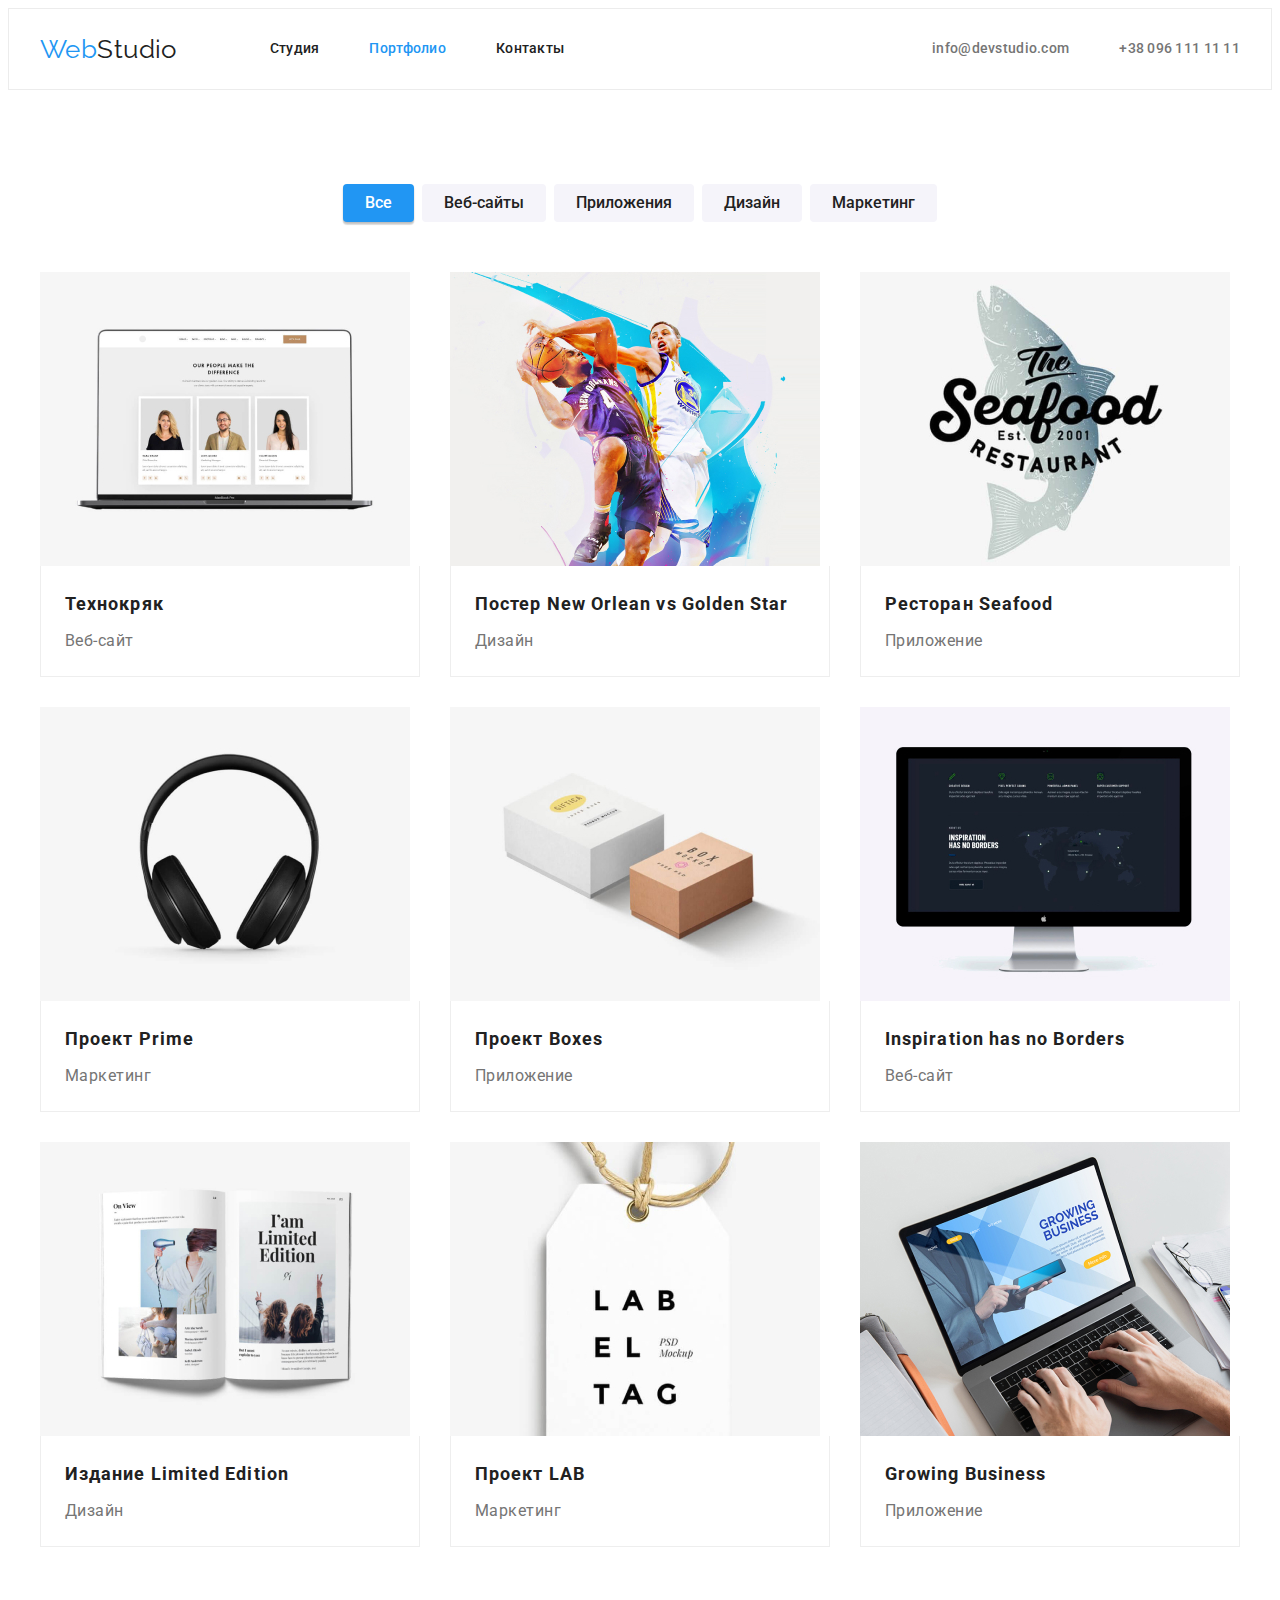
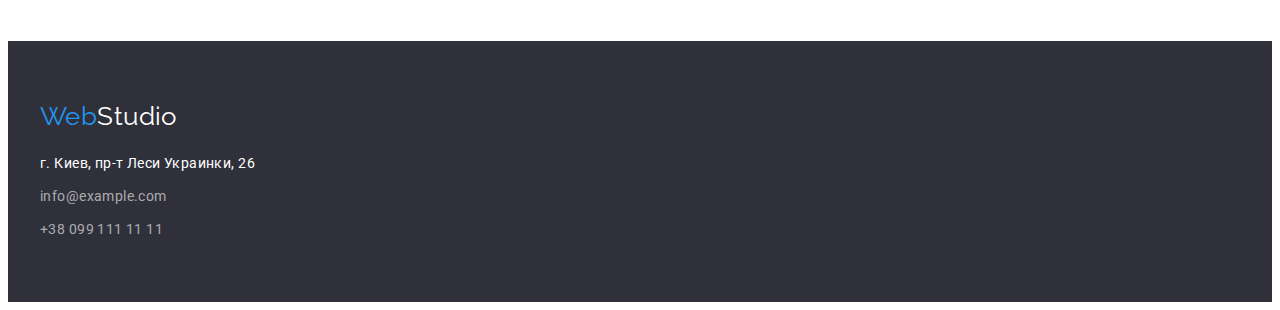
==== portfolio.html @ 3f3b8649 "Initial commit" ====
<!DOCTYPE html>
<html lang="ru">
  <head>
    <meta charset="UTF-8" />
    <meta http-equiv="X-UA-Compatible" content="IE=edge" />
    <meta name="viewport" content="width=device-width, initial-scale=1.0" />
    <title>Portfolio</title>
    <!-- Normalize -->
    <link
      rel="stylesheet"
      href="https://cdnjs.cloudflare.com/ajax/libs/modern-normalize/1.1.0/modern-normalize.min.css"
      integrity="sha512-wpPYUAdjBVSE4KJnH1VR1HeZfpl1ub8YT/NKx4PuQ5NmX2tKuGu6U/JRp5y+Y8XG2tV+wKQpNHVUX03MfMFn9Q=="
      crossorigin="anonymous"
      referrerpolicy="no-referrer"
    />
    <!-- Font-family -->
    <link
      href="https://fonts.googleapis.com/css2?family=Raleway:wght@700&family=Roboto:wght@400;500;700;900&display=swap"
      rel="stylesheet"
    />
    <!-- css -->
    <link rel="stylesheet" href="./css/styles.css" />
  </head>
  <body>
    <!-- шапка сайта -->

    <header class="header">
      <div class="conteiner header-conteiner">
        <a href="./index.html" class="link logo header-logo"
          ><span class="logo-accent">Web</span>Studio</a>
        <nav class="header-nav">
          <ul class="nav-list list">
            <li class="nav-item">
              <a href="./index.html" class="link nav-link">Студия</a>
            </li>
            <li class="nav-item">
              <a href="./portfolio.html" class="link nav-link current">Портфолио</a>
            </li>
            <li class="nav-item">
              <a href="" class="link nav-link">Контакты</a>
            </li>
          </ul>
        </nav>

        <ul class="contact-list list">
          <li class="contact-item">
            <a href="mailto:info@devstudio.com" class="link contact-link">info@devstudio.com</a>
          </li>
          <li class="contact-item">
            <a href="tel:+380961111111" class="link contact-link">+38 096 111 11 11</a>
          </li>
        </ul>
      </div>
    </header>
    <!-- main -->
    <main>
      <section class="section">
        <div class="conteiner">
          <h1 class="section-title visually-hidden">Наши работы</h1>
          <ul class="button-list list">
            <li class="button-item">
              <button type="button" class="project-btn active">Все</button>
            </li>
            <li class="button-item">
              <button type="button" class="project-btn">Веб-сайты</button>
            </li>
            <li class="button-item">
              <button type="button" class="project-btn">Приложения</button>
            </li>
            <li class="button-item">
              <button type="button" class="project-btn">Дизайн</button>
            </li>
            <li class="button-item">
              <button type="button" class="project-btn">Маркетинг</button>
            </li>
          </ul>

          <ul class="project-list list">
            <li class="project-item">
              <a href="" class="link project-link">
                <img src="./images/a/pic1.jpg" width="370" height="294" alt="ноутбук" />
                <div class="project-name">
                  <h2 class="project-title">Технокряк</h2>
                  <p class="project-text">Веб-сайт</p>
                </div>
              </a>
            </li>
            <li class="project-item">
              <a href="" class="link project-link">
                <img src="./images/a/pic2.jpg" width="370" height="294" alt="постер НБА" />
                <div class="project-name">
                  <h2 class="project-title">Постер New Orlean vs Golden Star</h2>
                  <p class="project-text">Дизайн</p>
                </div>
              </a>
            </li>
            <li class="project-item">
              <a href="" class="link project-link">
                <img src="./images/a/pic3.jpg" width="370" height="294" alt="логотип ресторана" />
                <div class="project-name">
                  <h2 class="project-title">Ресторан Seafood</h2>
                  <p class="project-text">Приложение</p>
                </div>
              </a>
            </li>
            <li class="project-item">
              <a href="" class="link project-link">
                <img src="./images/a/pic4.jpg" width="370" height="294" alt="наушники" />
                <div class="project-name">
                  <h2 class="project-title">Проект Prime</h2>
                  <p class="project-text">Маркетинг</p>
                </div>
              </a>
            </li>
            <li class="project-item">
              <a href="" class="link project-link">
                <img src="./images/a/pic5.jpg" width="370" height="294" alt="две коробки" />
                <div class="project-name">
                  <h2 class="project-title">Проект Boxes</h2>
                  <p class="project-text">Приложение</p>
                </div>
              </a>
            </li>
            <li class="project-item">
              <a href="" class="link project-link">
                <img src="./images/a/pic6.jpg" width="370" height="294" alt="монитор" />
                <div class="project-name">
                  <h2 class="project-title">Inspiration has no Borders</h2>
                  <p class="project-text">Веб-сайт</p>
                </div>
              </a>
            </li>
            <li class="project-item">
              <a href="" class="link project-link">
                <img src="./images/a/pic7.jpg" width="370" height="294" alt="журнал" />
                <div class="project-name">
                  <h2 class="project-title">Издание Limited Edition</h2>
                  <p class="project-text">Дизайн</p>
                </div>
              </a>
            </li>
            <li class="project-item">
              <a href="" class="link project-link">
                <img src="./images/a/pic8.jpg" width="370" height="294" alt="логотип" />
                <div class="project-name">
                  <h2 class="project-title">Проект LAB</h2>
                  <p class="project-text">Маркетинг</p>
                </div>
              </a>
            </li>
            <li class="project-item">
              <a href="" class="link project-link">
                <img src="./images/a/pic9.jpg" width="370" height="294" alt="ноутбук" />
                <div class="project-name">
                  <h2 class="project-title">Growing Business</h2>
                  <p class="project-text">Приложение</p>
                </div>
              </a>
            </li>
          </ul>
        </div>
      </section>
    </main>

    <!-- футер -->

    <footer class="section section-footer">
      <div class="conteiner">
        <a href="./index.html" class="link logo footer-logo"
          ><span class="logo-accent">Web</span>Studio</a>
        <address class="address">
          <div class="contacts">
            <ul class="footer-list list">
              <li class="footer-item">
                <a
                  href="https://goo.gl/maps/KCgxakwsNGfufyHc9"
                  target="_blank"
                  rel="noopener noreferrer"
                  class="link address-link"
                  >г. Киев, пр-т Леси Украинки, 26</a>
              </li>
              <li class="footer-item">
                <a href="mailto:info@example.com" class="link footer-contact-link"
                  >info@example.com</a>
              </li>
              <li class="footer-item">
                <a href="tel:+380991111111" class="link footer-contact-link">+38 099 111 11 11</a>
              </li>
            </ul>
          </div>
        </address>
      </div>
    </footer>
  </body>
</html>
---- css/styles.css ----
/* цвет основного текста #757575 */
/* вторичный текст текста #212121 */
/* белый цвет #FFFFFF */
/* акцент #2196F3 */
/* вторичный цвет фона #F5F4FA */

:root {
  --primary-text-color: #757575;
  --title-text-color: #212121;
  --accent-color: #2196f3;
  --white-color: #ffffff;
  --primary-bg-color: #e5e5e5;
  --footer-color: #2f303a;
  --team-color: #f5f4fa;
}
h1,
h2,
h3,
h4,
h5,
h6,
p,
ul {
  margin: 0;
  padding: 0;
}
img {
  display: block;
}

body {
  font-family: Roboto, sans-serif;
  font-size: 14px;
  letter-spacing: 0.03em;
  line-height: 1.14;

  color: var(--primary-text-color);
  background-color: var(--white-color);
}
.conteiner {
  width: 1200px;
  padding-left: 15px;
  padding-right: 15px;
  margin: 0 auto;
}

.visually-hidden {
  position: absolute;
  white-space: nowrap;
  width: 1px;
  height: 1px;
  overflow: hidden;
  border: 0;
  padding: 0;
  clip: rect(0 0 0 0);
  clip-path: inset(50%);
  margin: -1px;
}

.section {
  padding-top: 94px;
  padding-bottom: 94px;
}
.section.quality {
  padding-bottom: 47px;
}
.section.exercise {
  padding-top: 47px;
}

.section-title {
  margin-bottom: 50px;
  font-size: 36px;
  line-height: 1.16;
  letter-spacing: 0.03em;
  text-align: center;

  color: var(--title-text-color);
}

.list {
  margin: 0;
  padding: 0;
  list-style: none;
}
.link {
  text-decoration: none;
  font-style: normal;
}

/* header */
.header {
  border: 1px solid #ececec;
}

.header-conteiner {
  display: flex;
  align-items: center;
}

/* logo */

.logo-accent {
  color: var(--accent-color);
}
.logo {
  font-family: 'Raleway';
  font-size: 26px;
  line-height: 1.19;
}
.header-logo {
  margin-right: 93px;
  color: var(--title-text-color);
}

/* nav-list */

.nav-list {
  display: flex;
  align-items: center;
}

.nav-item {
  margin-right: 50px;
}
.nav-item:last-child {
  margin-right: 0;
}

.nav-link {
  display: block;
  padding-top: 32px;
  padding-bottom: 32px;

  font-weight: 500;
  font-size: 14px;
  letter-spacing: 0.02em;

  color: var(--title-text-color);
}

.nav-link.current {
  color: var(--accent-color);
}
.nav-link:hover,
.nav-link:focus {
  color: var(--accent-color);
}

.contact-list {
  display: flex;
  align-items: center;
  margin-left: auto;
}
.contact-item {
  margin-right: 50px;
}
.contact-item:last-child {
  margin-right: 0;
}

.contact-link {
  display: block;
  padding-top: 32px;
  padding-bottom: 32px;
  font-weight: 500;
  font-size: 14px;
  letter-spacing: 0.02em;

  color: var(--primary-text-color);
}
.contact-link:hover,
.contact-link:focus {
  color: var(--accent-color);
}

/* hero */

.hero {
  padding-top: 200px;
  padding-bottom: 200px;
  text-align: center;
  background: var(--footer-color);
}

.hero-title {
  max-width: 696px;
  margin: 0 auto;

  font-weight: 900;
  font-size: 44px;
  line-height: 1.36;
  text-align: center;
  letter-spacing: 0.06em;
  text-transform: uppercase;

  color: var(--white-color);
}
/* button */

.hero-button {
  display: inline-block;
  margin-top: 30px;
  min-width: 200px;
  padding: 10px 32px;

  font-family: inherit;
  font-weight: 700;
  font-size: 16px;
  text-align: center;
  line-height: 1.88;
  letter-spacing: 0.06em;
  cursor: pointer;
  border: none;

  box-shadow: 0px 4px 4px rgba(0, 0, 0, 0.15);
  border-radius: 4px;

  background-color: var(--accent-color);
  color: var(--white-color);
}
.hero-button:hover,
.hero-button:focus {
  background-color: #188ce8;
}
/* work*/
.work-list {
  display: flex;
}
.work-item:not(:last-child) {
  margin-right: 30px;
}

.work-subtitle {
  margin-bottom: 10px;
  font-size: 14px;
  text-transform: uppercase;

  color: var(--title-text-color);
}

.work-text {
  width: 270px;
  font-size: 14px;
  line-height: 1.7;
}
/* about */

.about-list {
  display: flex;
}
.about-item:not(:last-child) {
  margin-right: 30px;
}



/* team*/

.team {
  background: #f5f4fa;
}
.team-list {
  display: flex;
}
.team-item {
  margin-right: 30px;
  width: 270px;

  background-color: var(--white-color);
  box-shadow: 0px 1px 3px rgba(0, 0, 0, 0.12), 0px 1px 1px rgba(0, 0, 0, 0.14),
    0px 2px 1px rgba(0, 0, 0, 0.2);
  border-radius: 0px 0px 4px 4px;
}
.team-item:nth-child(4) {
  margin-right: 0;
}
.team-decsription {
  text-align: center;
  padding-top: 30px;
  padding-bottom: 30px;
}

.team-name {
  margin-bottom: 10px;
  font-weight: 500;
  font-size: 16px;
  line-height: 1.18;
  color: var(--title-text-color);
}
.team-position {
  font-weight: 400;
  font-size: 16px;
  line-height: 1.18;
}

/* footer */

.section-footer {
  padding-bottom: 60px;
  padding-top: 60px;
  background-color: var(--footer-color);
}

.footer-item {
  margin-bottom: 9px;
  line-height: 1.71;
}
.footer-item:last-child {
  margin-bottom: 0px;
}
.address-link {
  color: var(--white-color);
}

.footer-contact-link {
  font-size: 14px;
  line-height: 1.71;
  letter-spacing: 0.03em;

  color: rgba(255, 255, 255, 0.6);
}

.footer-contact-link:hover,
.footer-contact-link:focus {
  color: var(--accent-color);
}

.footer-logo {
  display: block;
  margin-bottom: 20px;
  color: var(--white-color);
}

/* ---Portfolio--- */

/* project*/
.project-list {
  display: flex;
  flex-wrap: wrap;
}
.project-item {
  width: calc((100% - 60px) / 3);
  margin-right: 30px;
  margin-bottom: 30px;
}
.project-item:nth-child(3n) {
  margin-right: 0px;
}
.project-item:nth-last-child(-n + 3){
  margin-bottom: 0;
}

.project-name {
  padding: 20px 24px;
  border-left: 1px solid #eeeeee;
  border-right: 1px solid #eeeeee;
  border-bottom: 1px solid #eeeeee;
}
.project-title {
  margin-bottom: 4px;
  font-size: 18px;
  letter-spacing: 0.06em;
  line-height: 2;

  color: var(--title-text-color);
}

.project-text {
  font-size: 16px;
  line-height: 1.88;
  letter-spacing: 0.03em;
  color: var(--primary-text-color);
}

/* project-bnt */

.button-list {
  display: flex;
  justify-content: center;
  margin-bottom: 50px;
}
.button-item {
  margin-right: 8px;
}
.button-item:last-child {
  margin-right: 0px;
}

.project-btn {
  display: block;
  padding: 6px 22px;

  text-align: center;
  font-family: inherit;
  font-weight: 500;
  font-size: 16px;
  line-height: 1.62;
  cursor: pointer;
  border: none;
  border-radius: 4px;
  color: var(--title-text-color);
  background-color: var(--team-color);
}

.project-btn.active {
  background-color: var(--accent-color);
  color: var(--white-color);
  box-shadow: 0px 3px 1px rgba(0, 0, 0, 0.1), 0px 1px 2px rgba(0, 0, 0, 0.08),
    0px 2px 2px rgba(0, 0, 0, 0.12);
}

.project-btn:hover,
.project-btn:focus {
  color: var(--white-color);
  background-color: var(--accent-color);
}
.project-link{
  display: block;
}
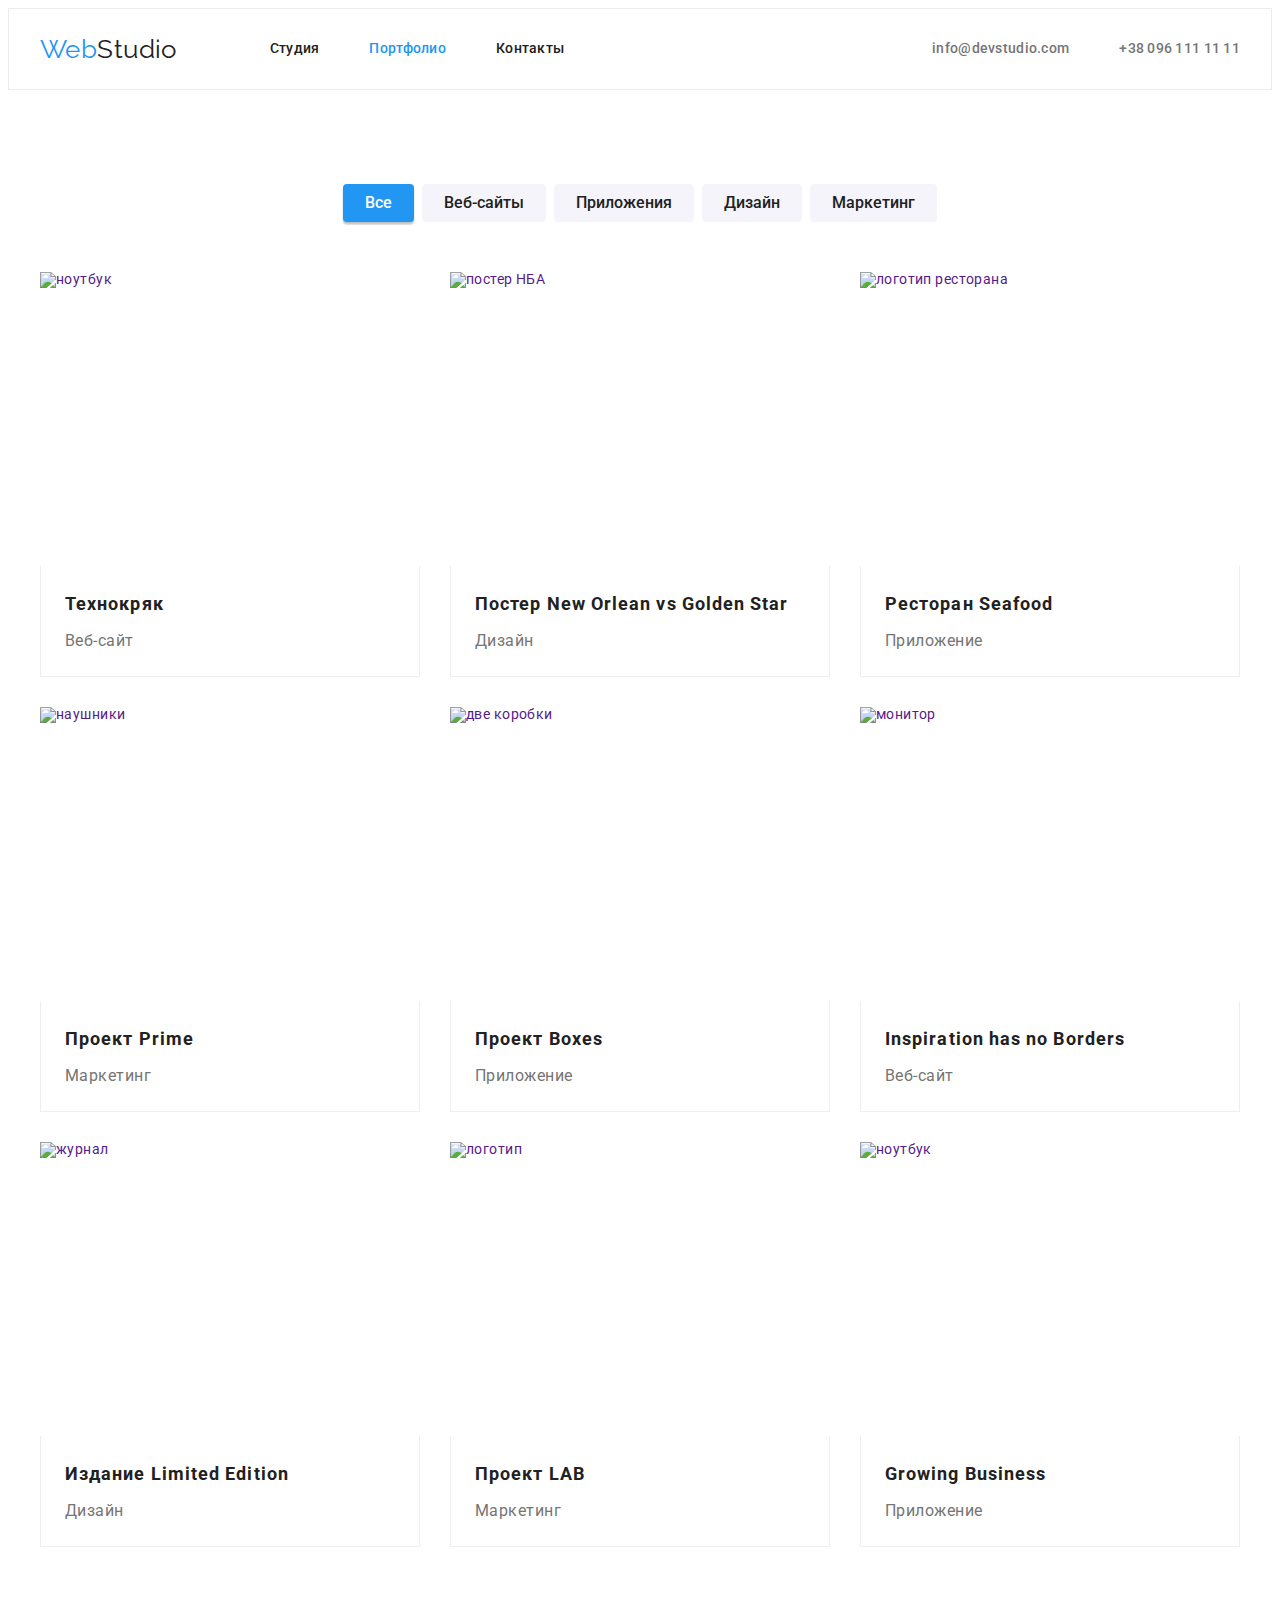
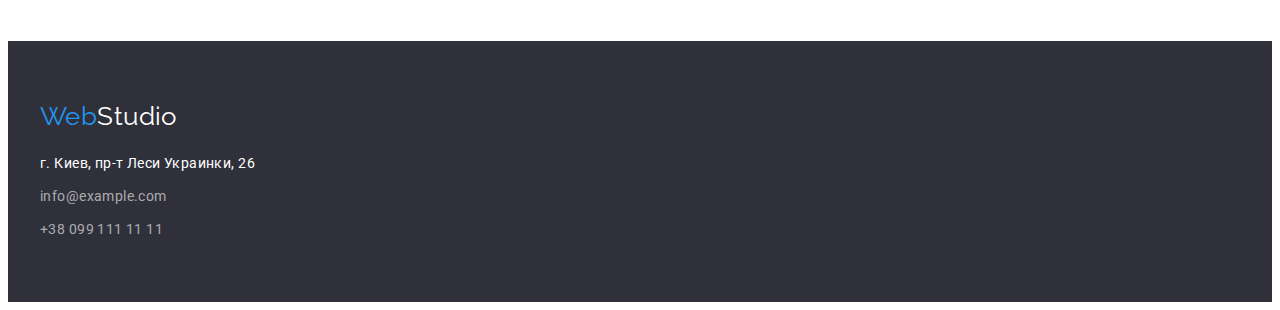
==== commit 657094df: "добавляет разметку страницы" ====
--- a/portfolio.html
+++ b/portfolio.html
@@ -78,7 +78,7 @@
           <ul class="project-list list">
             <li class="project-item">
               <a href="" class="link project-link">
-                <img src="./images/a/pic1.jpg" width="370" height="294" alt="ноутбук" />
+                <img src="./images/project/pic1.jpg" width="370" height="294" alt="ноутбук" />
                 <div class="project-name">
                   <h2 class="project-title">Технокряк</h2>
                   <p class="project-text">Веб-сайт</p>
@@ -87,7 +87,7 @@
             </li>
             <li class="project-item">
               <a href="" class="link project-link">
-                <img src="./images/a/pic2.jpg" width="370" height="294" alt="постер НБА" />
+                <img src="./images/project/pic2.jpg" width="370" height="294" alt="постер НБА" />
                 <div class="project-name">
                   <h2 class="project-title">Постер New Orlean vs Golden Star</h2>
                   <p class="project-text">Дизайн</p>
@@ -96,7 +96,7 @@
             </li>
             <li class="project-item">
               <a href="" class="link project-link">
-                <img src="./images/a/pic3.jpg" width="370" height="294" alt="логотип ресторана" />
+                <img src="./images/project/pic3.jpg" width="370" height="294" alt="логотип ресторана" />
                 <div class="project-name">
                   <h2 class="project-title">Ресторан Seafood</h2>
                   <p class="project-text">Приложение</p>
@@ -105,7 +105,7 @@
             </li>
             <li class="project-item">
               <a href="" class="link project-link">
-                <img src="./images/a/pic4.jpg" width="370" height="294" alt="наушники" />
+                <img src="./images/project/pic4.jpg" width="370" height="294" alt="наушники" />
                 <div class="project-name">
                   <h2 class="project-title">Проект Prime</h2>
                   <p class="project-text">Маркетинг</p>
@@ -114,7 +114,7 @@
             </li>
             <li class="project-item">
               <a href="" class="link project-link">
-                <img src="./images/a/pic5.jpg" width="370" height="294" alt="две коробки" />
+                <img src="./images/project/pic5.jpg" width="370" height="294" alt="две коробки" />
                 <div class="project-name">
                   <h2 class="project-title">Проект Boxes</h2>
                   <p class="project-text">Приложение</p>
@@ -123,7 +123,7 @@
             </li>
             <li class="project-item">
               <a href="" class="link project-link">
-                <img src="./images/a/pic6.jpg" width="370" height="294" alt="монитор" />
+                <img src="./images/project/pic6.jpg" width="370" height="294" alt="монитор" />
                 <div class="project-name">
                   <h2 class="project-title">Inspiration has no Borders</h2>
                   <p class="project-text">Веб-сайт</p>
@@ -132,7 +132,7 @@
             </li>
             <li class="project-item">
               <a href="" class="link project-link">
-                <img src="./images/a/pic7.jpg" width="370" height="294" alt="журнал" />
+                <img src="./images/project/pic7.jpg" width="370" height="294" alt="журнал" />
                 <div class="project-name">
                   <h2 class="project-title">Издание Limited Edition</h2>
                   <p class="project-text">Дизайн</p>
@@ -141,7 +141,7 @@
             </li>
             <li class="project-item">
               <a href="" class="link project-link">
-                <img src="./images/a/pic8.jpg" width="370" height="294" alt="логотип" />
+                <img src="./images/project/pic8.jpg" width="370" height="294" alt="логотип" />
                 <div class="project-name">
                   <h2 class="project-title">Проект LAB</h2>
                   <p class="project-text">Маркетинг</p>
@@ -150,7 +150,7 @@
             </li>
             <li class="project-item">
               <a href="" class="link project-link">
-                <img src="./images/a/pic9.jpg" width="370" height="294" alt="ноутбук" />
+                <img src="./images/project/pic9.jpg" width="370" height="294" alt="ноутбук" />
                 <div class="project-name">
                   <h2 class="project-title">Growing Business</h2>
                   <p class="project-text">Приложение</p>
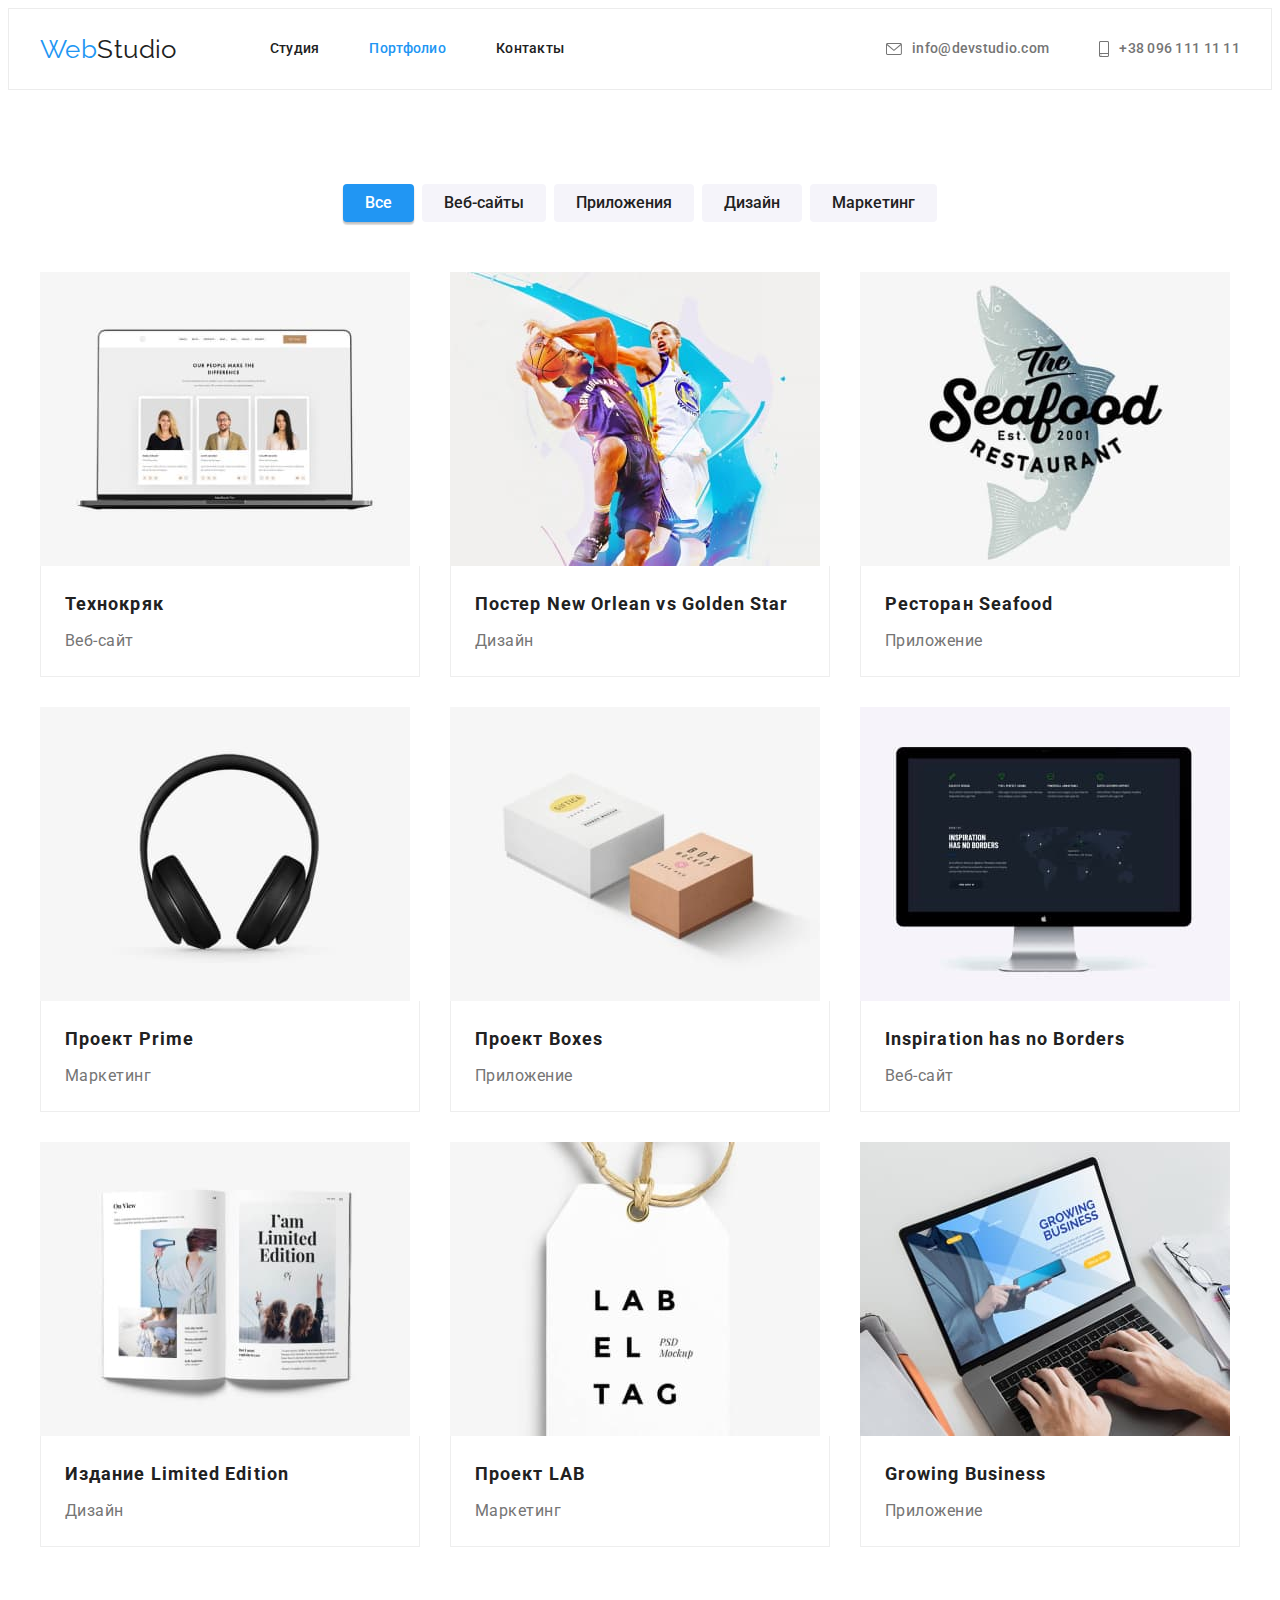
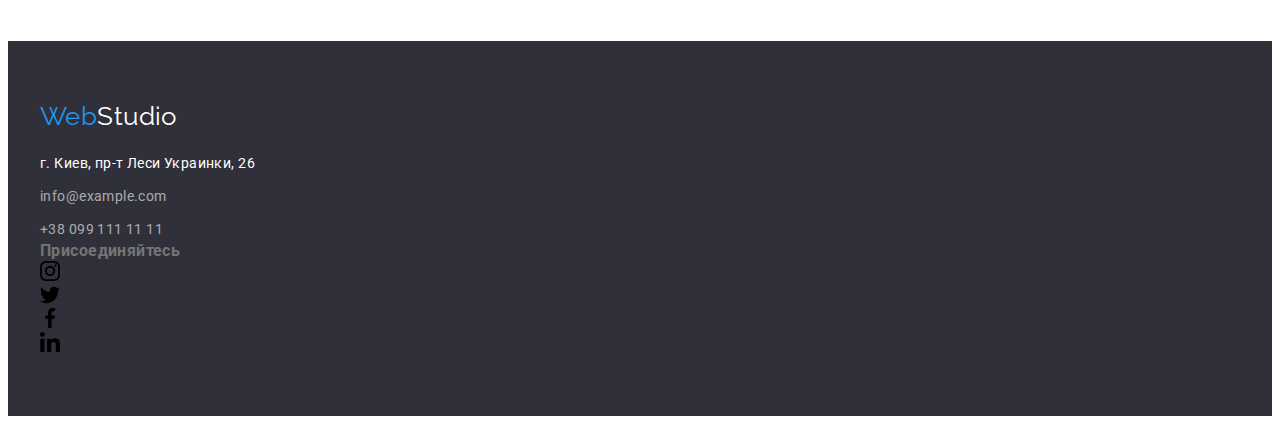
==== commit 1b136360: "добавляет разметку страницы" ====
--- a/portfolio.html
+++ b/portfolio.html
@@ -44,10 +44,19 @@
 
         <ul class="contact-list list">
           <li class="contact-item">
-            <a href="mailto:info@devstudio.com" class="link contact-link">info@devstudio.com</a>
+            <a href="mailto:info@devstudio.com" class="link contact-link">
+              <svg width="16" height="12" class="svg-mail">
+                <use href="./images/icon.svg#icon-mail"></use>
+              </svg>
+              info@devstudio.com</a>
           </li>
+
           <li class="contact-item">
-            <a href="tel:+380961111111" class="link contact-link">+38 096 111 11 11</a>
+            <a href="tel:+380961111111" class="link contact-link">
+              <svg width="10" height="16" class="svg-tel">
+                <use href="./images/icon.svg#icon-tel"></use>
+              </svg>
+              +38 096 111 11 11</a>
           </li>
         </ul>
       </div>
@@ -162,14 +171,15 @@
       </section>
     </main>
 
-    <!-- футер -->
-
+    <!-- footer -->
+
+    
     <footer class="section section-footer">
-      <div class="conteiner">
+      <div class="conteiner footer-conteiner">
+        <div class="footer-left-side">
         <a href="./index.html" class="link logo footer-logo"
           ><span class="logo-accent">Web</span>Studio</a>
-        <address class="address">
-          <div class="contacts">
+           <address class="address">
             <ul class="footer-list list">
               <li class="footer-item">
                 <a
@@ -187,8 +197,41 @@
                 <a href="tel:+380991111111" class="link footer-contact-link">+38 099 111 11 11</a>
               </li>
             </ul>
-          </div>
         </address>
+      </div>
+        <div class="social-media">
+          <h3 class="social-title">Присоединяйтесь</h3>
+          <ul class="social-media-list list">
+                  <li class="social-media-item">
+                    <a class="link social-media-link" target="_blank" rel="noopener noreferrer" aria-label="логотип инстаграм" href="#">
+                      <svg class="social-media-icon" width="20" height="20">
+                        <use href="./images/icon.svg#icon-instagram"></use>
+                      </svg>
+                    </a>
+                  </li>
+                  <li class="social-media-item">
+                    <a class="link social-media-link" target="_blank" rel="noopener noreferrer" aria-label="логотип твиттера" href="#">
+                      <svg class="social-media-icon" width="20" height="20">
+                        <use href="./images/icon.svg#icon-twitter"></use>
+                      </svg>
+                    </a>
+                  </li>
+                  <li class="social-media-item">
+                    <a class="link social-media-link" target="_blank" rel="noopener noreferrer" aria-label="логотип фейсбука" href="#">
+                      <svg class="social-media-icon" width="20" height="20">
+                        <use href="./images/icon.svg#icon-facebook"></use>
+                      </svg>
+                    </a>
+                  </li>
+                  <li class="social-media-item">
+                    <a class="link social-media-link" target="_blank" rel="noopener noreferrer" aria-label="логотип линкдина" href="#">
+                      <svg class="social-media-icon" width="20" height="20">
+                        <use href="./images/icon.svg#icon-linkedin"></use>
+                      </svg>
+                    </a>
+                  </li>
+                </ul>
+        </div>
       </div>
     </footer>
   </body>
--- a/css/styles.css
+++ b/css/styles.css
@@ -88,6 +88,12 @@
   font-style: normal;
 }
 
+/* SVG */
+
+
+
+
+
 /* header */
 .header {
   border: 1px solid #ececec;
@@ -160,7 +166,8 @@
 }
 
 .contact-link {
-  display: block;
+  display: flex;
+  align-items: center;
   padding-top: 32px;
   padding-bottom: 32px;
   font-weight: 500;
@@ -174,13 +181,32 @@
   color: var(--accent-color);
 }
 
+.svg-mail,
+.svg-tel{
+  fill: #757575;;
+  margin-right: 10px;
+}
+
+.contact-link:hover .svg-tel,
+.contact-link:hover .svg-mail{
+  fill: var(--accent-color);
+}
 /* hero */
 
 .hero {
+  
+  margin: auto;
   padding-top: 200px;
   padding-bottom: 200px;
   text-align: center;
-  background: var(--footer-color);
+
+  background-image: linear-gradient(rgba(47, 48, 58, 0.4), rgba(47, 48, 58, 0.4)),
+  url(../images/hero/hero.jpg);
+  background-repeat: no-repeat;
+  background-position: center;
+  background-size: cover;
+  max-width: 1600px;
+  background-color: var(--footer-color);
 }
 
 .hero-title {
@@ -224,6 +250,19 @@
   background-color: #188ce8;
 }
 /* work*/
+.graphic-img{
+  display: flex;
+  margin-bottom: 30px;
+  justify-content: center;
+  align-items: center;
+
+  width: 270px;
+  height: 120px;
+
+  background: #F5F4FA;
+  border-radius: 4px;
+}
+
 .work-list {
   display: flex;
 }
@@ -293,7 +332,73 @@
   font-size: 16px;
   line-height: 1.18;
 }
-
+.social{
+  margin-top: 16px;
+  display: flex;
+  align-items: center;
+  justify-content: center;
+}
+.social-link{
+  display: flex;
+  justify-content: center;
+  align-items: center;
+  width: 44px;
+  height: 44px;
+  background-color: #ffffff;
+  border-radius: 50%;
+}
+.social-item:not(:last-child){
+  margin-right: 10px;
+}
+.social-icon{
+  fill: #AFB1B8;
+}
+
+.social-link:hover,
+.social-link:focus {
+  background-color: #2196F3;;
+}
+
+.social-link:hover .social-icon{
+  fill: #FFFFFF;;
+}
+/* clients */
+.clients-list{
+  display: flex;
+  align-items: center;
+  justify-content: center;
+}
+.clients-link{
+  display: flex;
+  align-items: center;
+  justify-content: center;
+  /* padding: 16px 32px; */
+
+  width: 170px;
+  height: 92px;
+
+  border: 1px solid #AFB1B8;
+  border-radius: 4px;
+}
+
+.clients-item:not(:last-child){
+  margin-right: 30px;
+}
+
+.clients-icon{
+  fill: #AFB1B8;
+}
+.clients-link:hover,
+.clients-link:focus{
+  background-color: #ffffff;
+  border-color: #2196F3;
+  cursor: pointer;
+}
+
+.clients-link:hover .clients-icon,
+.clients-link:focus .clients-icon{
+  fill: #2196F3;
+}
 /* footer */
 
 .section-footer {
@@ -417,4 +522,7 @@
 }
 .project-link{
   display: block;
-}+}
+/* test */
+
+
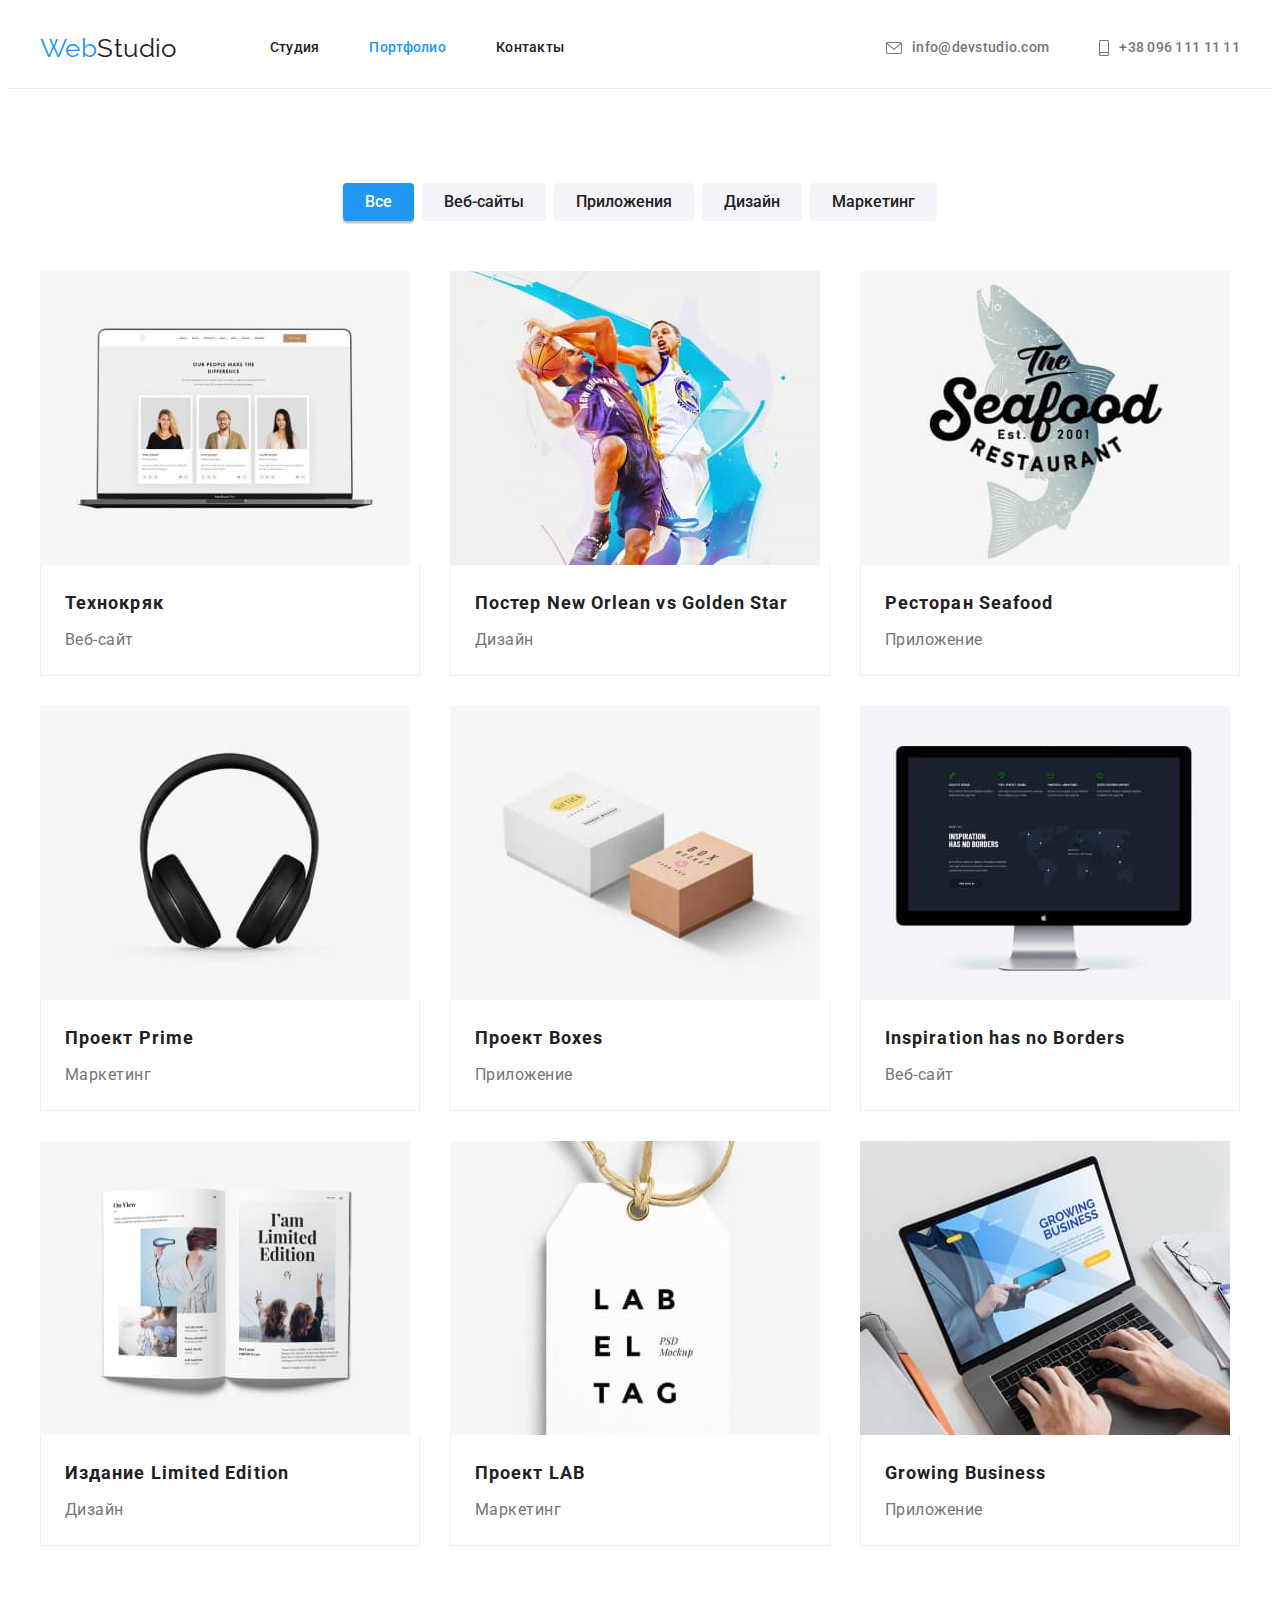
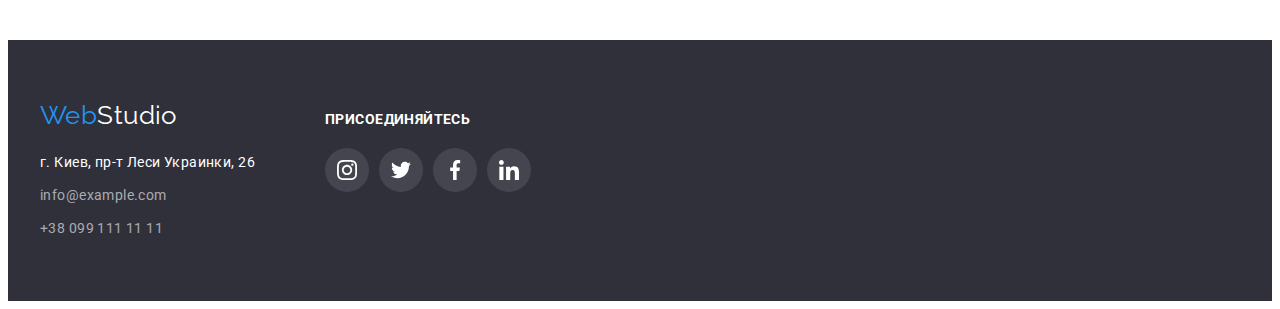
==== commit 113fdd35: "добавляет разметку страницы" ====
--- a/portfolio.html
+++ b/portfolio.html
@@ -200,7 +200,7 @@
         </address>
       </div>
         <div class="social-media">
-          <h3 class="social-title">Присоединяйтесь</h3>
+          <h2 class="social-title">Присоединяйтесь</h2>
           <ul class="social-media-list list">
                   <li class="social-media-item">
                     <a class="link social-media-link" target="_blank" rel="noopener noreferrer" aria-label="логотип инстаграм" href="#">
--- a/css/styles.css
+++ b/css/styles.css
@@ -96,7 +96,7 @@
 
 /* header */
 .header {
-  border: 1px solid #ececec;
+  border-bottom: 1px solid #ececec;
 }
 
 .header-conteiner {
@@ -170,6 +170,7 @@
   align-items: center;
   padding-top: 32px;
   padding-bottom: 32px;
+
   font-weight: 500;
   font-size: 14px;
   letter-spacing: 0.02em;
@@ -188,9 +189,16 @@
 }
 
 .contact-link:hover .svg-tel,
-.contact-link:hover .svg-mail{
+.contact-link:focus .svg-tel,
+.contact-link:hover .svg-mail,
+.contact-link:focus .svg-mail{
   fill: var(--accent-color);
 }
+/* .contact-link:hover .svg-mail,
+.contact-link:focus .svg-mail{
+  fill: var(--accent-color);
+} */
+
 /* hero */
 
 .hero {
@@ -236,6 +244,7 @@
   text-align: center;
   line-height: 1.88;
   letter-spacing: 0.06em;
+
   cursor: pointer;
   border: none;
 
@@ -292,8 +301,6 @@
   margin-right: 30px;
 }
 
-
-
 /* team*/
 
 .team {
@@ -315,13 +322,16 @@
   margin-right: 0;
 }
 .team-decsription {
-  text-align: center;
   padding-top: 30px;
   padding-bottom: 30px;
+
+  text-align: center;
+  
 }
 
 .team-name {
   margin-bottom: 10px;
+
   font-weight: 500;
   font-size: 16px;
   line-height: 1.18;
@@ -344,7 +354,8 @@
   align-items: center;
   width: 44px;
   height: 44px;
-  background-color: #ffffff;
+
+  background-color: var(--white-color);
   border-radius: 50%;
 }
 .social-item:not(:last-child){
@@ -359,8 +370,9 @@
   background-color: #2196F3;;
 }
 
-.social-link:hover .social-icon{
-  fill: #FFFFFF;;
+.social-link:hover .social-icon,
+.social-link:focus .social-icon{
+  fill: var(--white-color);
 }
 /* clients */
 .clients-list{
@@ -372,7 +384,6 @@
   display: flex;
   align-items: center;
   justify-content: center;
-  /* padding: 16px 32px; */
 
   width: 170px;
   height: 92px;
@@ -384,20 +395,19 @@
 .clients-item:not(:last-child){
   margin-right: 30px;
 }
-
+/* clients-svg */
 .clients-icon{
   fill: #AFB1B8;
 }
 .clients-link:hover,
 .clients-link:focus{
-  background-color: #ffffff;
-  border-color: #2196F3;
-  cursor: pointer;
+  background-color: var(--white-color);
+  border-color: var(--accent-color);
 }
 
 .clients-link:hover .clients-icon,
 .clients-link:focus .clients-icon{
-  fill: #2196F3;
+  fill: var(--accent-color);
 }
 /* footer */
 
@@ -406,6 +416,13 @@
   padding-top: 60px;
   background-color: var(--footer-color);
 }
+.footer-conteiner{
+  display: flex;
+  align-items: baseline;
+}
+.footer-left-side {
+  margin-right: 70px;
+}
 
 .footer-item {
   margin-bottom: 9px;
@@ -436,6 +453,41 @@
   margin-bottom: 20px;
   color: var(--white-color);
 }
+/* footer right-side svg*/
+.social-media-list{
+  display: flex;
+}
+.social-title{
+margin-bottom: 20px;
+font-size: 14px;
+text-transform: uppercase;
+color: #FFFFFF;
+}
+
+.social-media-item:not(:last-child){
+  margin-right: 10px;
+}
+
+.social-media-link{
+  display: flex;
+  justify-content: center;
+  align-items: center;
+  width: 44px;
+  height: 44px;
+
+  background-color: rgba(255, 255, 255, 0.1);
+  border-radius: 50%;
+}
+
+.social-media-link:hover,
+.social-media-link:focus{
+  background-color: var(--accent-color);
+}
+
+.social-media-icon{
+  fill: var(--white-color);
+}
+ 
 
 /* ---Portfolio--- */
 
@@ -449,6 +501,11 @@
   margin-right: 30px;
   margin-bottom: 30px;
 }
+.project-item:hover,
+.project-item:focus{
+  box-shadow: 0px 1px 1px rgba(0, 0, 0, 0.12), 0px 4px 4px rgba(0, 0, 0, 0.06), 1px 4px 6px rgba(0, 0, 0, 0.16);
+}
+
 .project-item:nth-child(3n) {
   margin-right: 0px;
 }
@@ -464,6 +521,7 @@
 }
 .project-title {
   margin-bottom: 4px;
+
   font-size: 18px;
   letter-spacing: 0.06em;
   line-height: 2;
@@ -501,9 +559,11 @@
   font-weight: 500;
   font-size: 16px;
   line-height: 1.62;
+
   cursor: pointer;
   border: none;
   border-radius: 4px;
+
   color: var(--title-text-color);
   background-color: var(--team-color);
 }
@@ -519,10 +579,9 @@
 .project-btn:focus {
   color: var(--white-color);
   background-color: var(--accent-color);
+  box-shadow: 0px 3px 1px rgba(0, 0, 0, 0.1), 0px 1px 2px rgba(0, 0, 0, 0.08),
+    0px 2px 2px rgba(0, 0, 0, 0.12);
 }
 .project-link{
   display: block;
 }
-/* test */
-
-
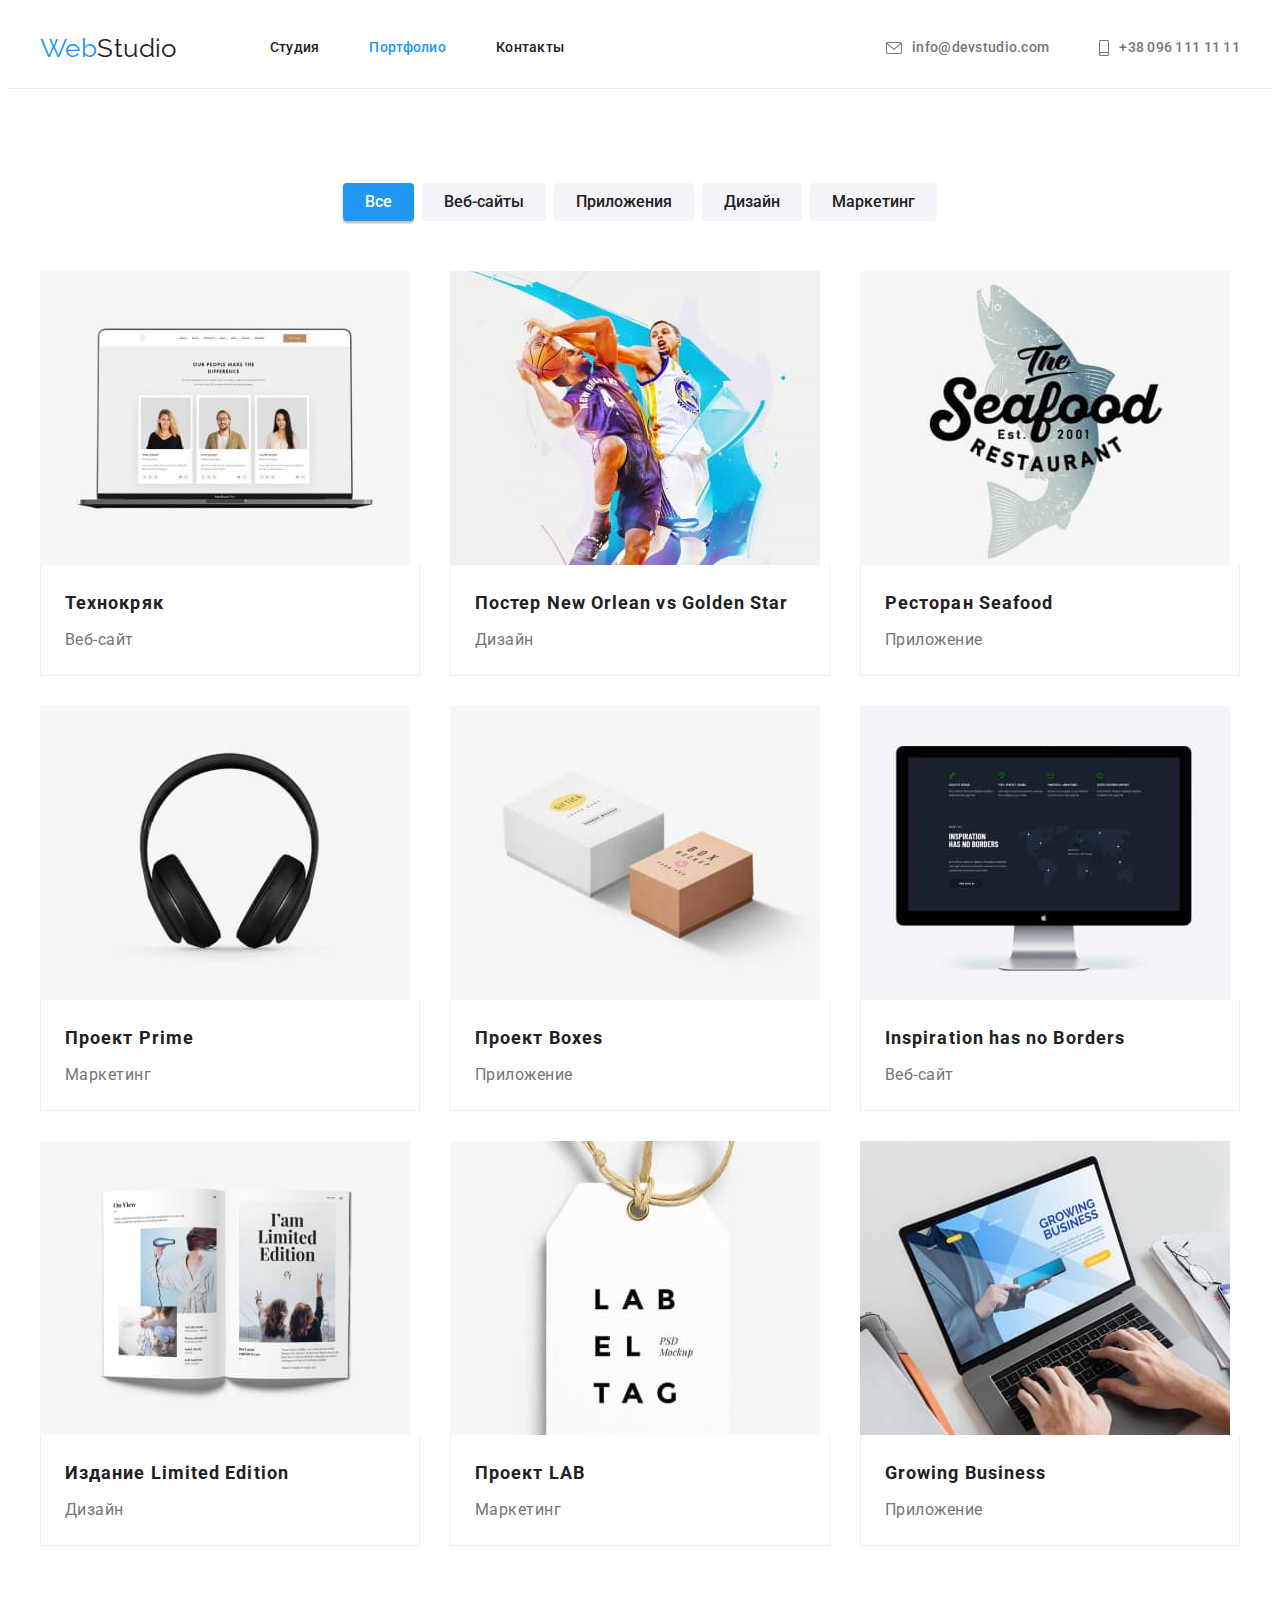
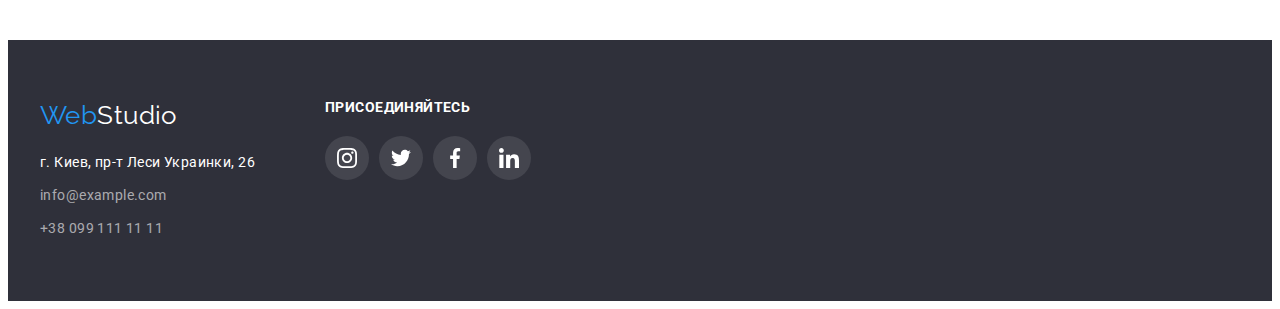
==== commit ee578ad2: "добавляет разметку страницы" ====
--- a/portfolio.html
+++ b/portfolio.html
@@ -27,7 +27,8 @@
     <header class="header">
       <div class="conteiner header-conteiner">
         <a href="./index.html" class="link logo header-logo"
-          ><span class="logo-accent">Web</span>Studio</a>
+          ><span class="logo-accent">Web</span>Studio</a
+        >
         <nav class="header-nav">
           <ul class="nav-list list">
             <li class="nav-item">
@@ -48,7 +49,8 @@
               <svg width="16" height="12" class="svg-mail">
                 <use href="./images/icon.svg#icon-mail"></use>
               </svg>
-              info@devstudio.com</a>
+              info@devstudio.com</a
+            >
           </li>
 
           <li class="contact-item">
@@ -56,7 +58,8 @@
               <svg width="10" height="16" class="svg-tel">
                 <use href="./images/icon.svg#icon-tel"></use>
               </svg>
-              +38 096 111 11 11</a>
+              +38 096 111 11 11</a
+            >
           </li>
         </ul>
       </div>
@@ -105,7 +108,12 @@
             </li>
             <li class="project-item">
               <a href="" class="link project-link">
-                <img src="./images/project/pic3.jpg" width="370" height="294" alt="логотип ресторана" />
+                <img
+                  src="./images/project/pic3.jpg"
+                  width="370"
+                  height="294"
+                  alt="логотип ресторана"
+                />
                 <div class="project-name">
                   <h2 class="project-title">Ресторан Seafood</h2>
                   <p class="project-text">Приложение</p>
@@ -173,13 +181,13 @@
 
     <!-- footer -->
 
-    
     <footer class="section section-footer">
       <div class="conteiner footer-conteiner">
         <div class="footer-left-side">
-        <a href="./index.html" class="link logo footer-logo"
-          ><span class="logo-accent">Web</span>Studio</a>
-           <address class="address">
+          <a href="./index.html" class="link logo footer-logo"
+            ><span class="logo-accent">Web</span>Studio</a
+          >
+          <address class="address">
             <ul class="footer-list list">
               <li class="footer-item">
                 <a
@@ -187,50 +195,76 @@
                   target="_blank"
                   rel="noopener noreferrer"
                   class="link address-link"
-                  >г. Киев, пр-т Леси Украинки, 26</a>
+                  >г. Киев, пр-т Леси Украинки, 26</a
+                >
               </li>
               <li class="footer-item">
                 <a href="mailto:info@example.com" class="link footer-contact-link"
-                  >info@example.com</a>
+                  >info@example.com</a
+                >
               </li>
               <li class="footer-item">
                 <a href="tel:+380991111111" class="link footer-contact-link">+38 099 111 11 11</a>
               </li>
             </ul>
-        </address>
-      </div>
+          </address>
+        </div>
         <div class="social-media">
           <h2 class="social-title">Присоединяйтесь</h2>
           <ul class="social-media-list list">
-                  <li class="social-media-item">
-                    <a class="link social-media-link" target="_blank" rel="noopener noreferrer" aria-label="логотип инстаграм" href="#">
-                      <svg class="social-media-icon" width="20" height="20">
-                        <use href="./images/icon.svg#icon-instagram"></use>
-                      </svg>
-                    </a>
-                  </li>
-                  <li class="social-media-item">
-                    <a class="link social-media-link" target="_blank" rel="noopener noreferrer" aria-label="логотип твиттера" href="#">
-                      <svg class="social-media-icon" width="20" height="20">
-                        <use href="./images/icon.svg#icon-twitter"></use>
-                      </svg>
-                    </a>
-                  </li>
-                  <li class="social-media-item">
-                    <a class="link social-media-link" target="_blank" rel="noopener noreferrer" aria-label="логотип фейсбука" href="#">
-                      <svg class="social-media-icon" width="20" height="20">
-                        <use href="./images/icon.svg#icon-facebook"></use>
-                      </svg>
-                    </a>
-                  </li>
-                  <li class="social-media-item">
-                    <a class="link social-media-link" target="_blank" rel="noopener noreferrer" aria-label="логотип линкдина" href="#">
-                      <svg class="social-media-icon" width="20" height="20">
-                        <use href="./images/icon.svg#icon-linkedin"></use>
-                      </svg>
-                    </a>
-                  </li>
-                </ul>
+            <li class="social-media-item">
+              <a
+                class="link social-media-link"
+                target="_blank"
+                rel="noopener noreferrer"
+                aria-label="логотип инстаграм"
+                href="#"
+              >
+                <svg class="social-media-icon" width="20" height="20">
+                  <use href="./images/icon.svg#icon-instagram"></use>
+                </svg>
+              </a>
+            </li>
+            <li class="social-media-item">
+              <a
+                class="link social-media-link"
+                target="_blank"
+                rel="noopener noreferrer"
+                aria-label="логотип твиттера"
+                href="#"
+              >
+                <svg class="social-media-icon" width="20" height="20">
+                  <use href="./images/icon.svg#icon-twitter"></use>
+                </svg>
+              </a>
+            </li>
+            <li class="social-media-item">
+              <a
+                class="link social-media-link"
+                target="_blank"
+                rel="noopener noreferrer"
+                aria-label="логотип фейсбука"
+                href="#"
+              >
+                <svg class="social-media-icon" width="20" height="20">
+                  <use href="./images/icon.svg#icon-facebook"></use>
+                </svg>
+              </a>
+            </li>
+            <li class="social-media-item">
+              <a
+                class="link social-media-link"
+                target="_blank"
+                rel="noopener noreferrer"
+                aria-label="логотип линкдина"
+                href="#"
+              >
+                <svg class="social-media-icon" width="20" height="20">
+                  <use href="./images/icon.svg#icon-linkedin"></use>
+                </svg>
+              </a>
+            </li>
+          </ul>
         </div>
       </div>
     </footer>
--- a/css/styles.css
+++ b/css/styles.css
@@ -88,11 +88,6 @@
   font-style: normal;
 }
 
-/* SVG */
-
-
-
-
 
 /* header */
 .header {
@@ -259,7 +254,7 @@
   background-color: #188ce8;
 }
 /* work*/
-.graphic-img{
+.graphic-svg{
   display: flex;
   margin-bottom: 30px;
   justify-content: center;
@@ -345,7 +340,7 @@
 .social{
   margin-top: 16px;
   display: flex;
-  align-items: center;
+  /* align-items: center; */
   justify-content: center;
 }
 .social-link{
@@ -395,7 +390,6 @@
 .clients-item:not(:last-child){
   margin-right: 30px;
 }
-/* clients-svg */
 .clients-icon{
   fill: #AFB1B8;
 }
@@ -409,6 +403,7 @@
 .clients-link:focus .clients-icon{
   fill: var(--accent-color);
 }
+
 /* footer */
 
 .section-footer {
@@ -418,8 +413,8 @@
 }
 .footer-conteiner{
   display: flex;
-  align-items: baseline;
-}
+}
+
 .footer-left-side {
   margin-right: 70px;
 }
